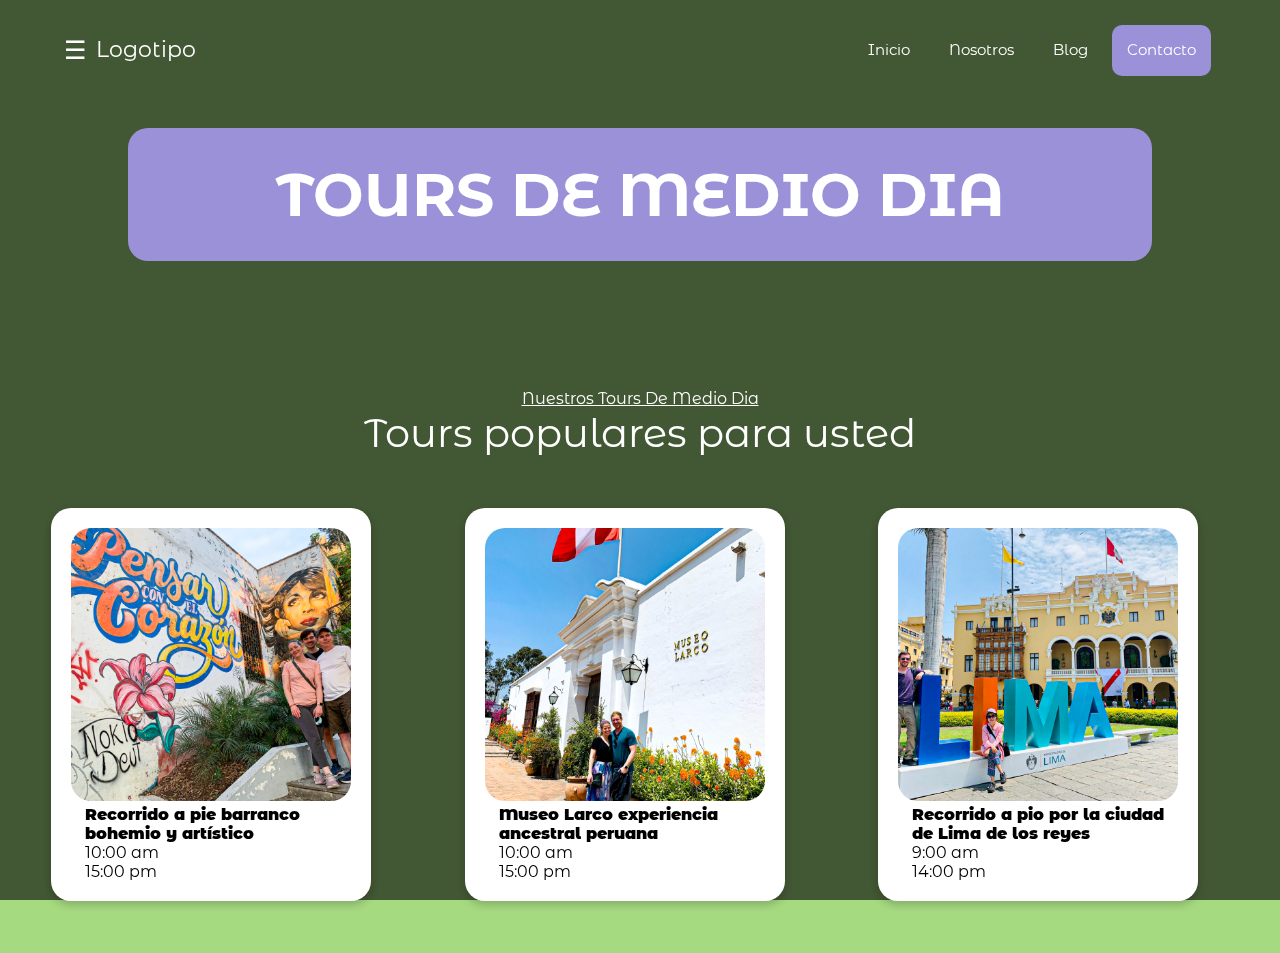
==== tours.html @ 03ecf27a "Add files via upload" ====
<!DOCTYPE html>
<html lang="es">
<head>
	<meta charset="UTF-8">
	<title>Menù Lateral con Css</title>
	<link rel="stylesheet" href="estilos2.css">
</head>
<body>
	<header class="header">
		<div class="container">
		<div class="btn-menu">
			<label for="btn-menu">☰</label>
		</div>
			<div class="logo">
				<h1>Logotipo</h1>
			</div>
			<nav class="menu">
				<a href="index.html">Inicio</a>
				<a href="#">Nosotros</a>
				<a href="#">Blog</a>
				<a class="contactanos" href="#">Contacto</a>
			</nav>
		</div>
	</header>

    <div class="medio">
        <h1>TOURS DE MEDIO DIA </h1>
    </div>

    <div class="cddd">
        <div class="lk">
            <p>Nuestros Tours De Medio Dia </p>
        </div>
        <div class="po">Tours populares para usted</div>
    </div>


    <div class="card">
        <img class="gh" src="barranco.png" alt="Avatar" style="width:100%">
        <div class="container">
          <h4><b>Recorrido a pie barranco bohemio y artístico</b></h4> 
          <p>10:00 am</p>
          <p>15:00 pm</p> 
        </div>
      </div>

      <div class="card2">
        <img class="gh" src="Museo.png" alt="Avatar" style="width:100%">
        <div class="container">
          <h4><b>Museo Larco experiencia ancestral peruana</b></h4> 
          <p>10:00 am</p>
          <p>15:00 pm</p> 
        </div>
      </div>

      <div class="card3">
        <img class="gh" src="Lima.png" alt="Avatar" style="width:100%">
        <div class="container">
          <h4><b>Recorrido a pio por la ciudad de Lima de los reyes</b></h4> 
          <p>9:00 am</p>
          <p>14:00 pm</p>  
        </div>
      </div>








	<div class="capa"></div>
<!--	--------------->
<input type="checkbox" id="btn-menu">
<div class="container-menu">
	<div class="cont-menu">
		<nav>
			<a href="#">Servicios</a>
			<a href="#">Facebook</a>
			<a href="#">Youtube</a>
			<a href="#">Instagram</a>
		</nav>
		<label for="btn-menu">✖️</label>
	</div>
</div>
</body>
</html>
---- estilos2.css ----
@import url('https://fonts.googleapis.com/css?family=Montserrat|Montserrat+Alternates|Poppins&display=swap');
	*{
		margin: 0;
		padding: 0;
		box-sizing: border-box;
		font-family: 'Montserrat Alternates', sans-serif;
	}
	body{
        background-color:#a6da81;
	}
	.capa{
		position: fixed;
		width: 100%;
		height: 100vh;
		background: rgba(0,0,0,0.6);
		z-index: -1;
		top: 0;left: 0;
	}
	/*Estilos para el encabezado*/
	.header{
		width: 100%;
		height: 100px;
		position: fixed;
		top: 0;left: 0;
	}
	.container{
		width: 90%;
		max-width: 1200px;
		margin: auto;
	}
	.container .btn-menu, .logo{
		float: left;
		line-height:100px;
	}
	.container .btn-menu label{
		color: #fff;
		font-size: 25px;
		cursor: pointer;
	}
	.logo h1{
		color: #fff;
		font-weight: 400;
		font-size: 22px;
		margin-left: 10px;
	}
	.container .menu{
		float: right;
		line-height: 100px;
	}
	.container .menu a{
		display: inline-block;
		padding: 15px;
		line-height: normal;
		text-decoration: none;
		color: #fff;
		transition: all 0.3s ease;
		border-bottom: 2px solid transparent;
		font-size: 15px;
		margin-right: 5px;
	}
	.container .menu a:hover{
		border-bottom: 2px solid #c7c7c7;
		padding-bottom: 5px;
	}
	/*Fin de Estilos para el encabezado*/

	/*Menù lateral*/
	#btn-menu{
		display: none;
	}
	.container-menu{
		position: absolute;
		background: rgba(0,0,0,0.5);
		width: 100%;
		height: 100vh;
		top: 0;left: 0;
		transition: all 500ms ease;
		opacity: 0;
		visibility: hidden;
	}
	#btn-menu:checked ~ .container-menu{
		opacity: 1;
		visibility: visible;
	}
	.cont-menu{
		width: 100%;
		max-width: 250px;
		background: #1c1c1c;
		height: 100vh;
		position: relative;
		transition: all 500ms ease;
		transform: translateX(-100%);
	}
	#btn-menu:checked ~ .container-menu .cont-menu{
		transform: translateX(0%);
	}
	.cont-menu nav{
		transform: translateY(15%);
	}
	.cont-menu nav a{
		display: block;
		text-decoration: none;
		padding: 20px;
		color: #c7c7c7;
		border-left: 5px solid transparent;
		transition: all 400ms ease;
	}
	.cont-menu nav a:hover{
		border-left: 5px solid #c7c7c7;
		background: #1f1f1f;
	}
	.cont-menu label{
		position: absolute;
		right: 5px;
		top: 10px;
		color: #fff;
		cursor: pointer;
		font-size: 18px;
	}
	.contactanos{
		background-color: #9B91D9;
		border-radius: 10px;
    }
    .medio{
        text-align: center;
        padding: 30px;
        color: white;
        background-color: #9B91D9;
        margin: 10%;
        border-radius: 20px;
        font-size: 30px;
        
    }
    .cddd{
        text-align: center;
        color: white;
        
    }
    .lk{
        text-decoration:underline;
    }
    .po{
        font-size: 40px;    
    }
    .card{
        box-shadow: 0 4px 8px 0 rgba(0,0,0,0.2);
        transition: 0.3s;
        width: 25%;
        height: 50%;
        margin: 4%;
        background-color: white;
        border-radius: 20px;padding: 20px;
        display: inline-block;
        -webkit-transition-duration: 0.03s;
		transition-duration: 0.3s;
		-webkit-transition-property: box-shadow, transform;
		transition-property: box-shadow, transform;
    }
    .card:hover {
        box-shadow: 0 8px 16px 0 rgba(0,0,0,0.2);
    }
    .card:hover, .card:focus, .card:active{
		box-shadow: 0 0 20px rgba(0, 0, 0, 0.5);
		-webkit-transform: scale(1.1);
		transform: scale(1.1);
	}
    
    .gh{
        border-radius: 20px;
    }
    .card2{
        box-shadow: 0 4px 8px 0 rgba(0,0,0,0.2);
        transition: 0.3s;
        width: 25%;
        height: 50%;
        margin: 3%;
        background-color: white;
        border-radius: 20px;padding: 20px;
        display: inline-block;
        -webkit-transition-duration: 0.03s;
		transition-duration: 0.3s;
		-webkit-transition-property: box-shadow, transform;
		transition-property: box-shadow, transform;
        
    }

.card:hover {
    box-shadow: 0 8px 16px 0 rgba(0,0,0,0.2);
}
.card2:hover, .card2:focus, .card2:active{
    box-shadow: 0 0 20px rgba(0, 0, 0, 0.5);
    -webkit-transform: scale(1.1);
    transform: scale(1.1);
}
    .card3{
        box-shadow: 0 4px 8px 0 rgba(0,0,0,0.2);
        transition: 0.3s;
        width: 25%;
        height: 50%;
        margin: 4%;
        background-color: white;
        border-radius: 20px;
        padding: 20px;
        display: inline-block;
        -webkit-transition-duration: 0.03s;
		transition-duration: 0.3s;
		-webkit-transition-property: box-shadow, transform;
		transition-property: box-shadow, transform;
    }

.card:hover {
    box-shadow: 0 8px 16px 0 rgba(0,0,0,0.2);
}
.card3:hover, .card3:focus, .card3:active{
    box-shadow: 0 0 20px rgba(0, 0, 0, 0.5);
    -webkit-transform: scale(1.1);
    transform: scale(1.1);
}
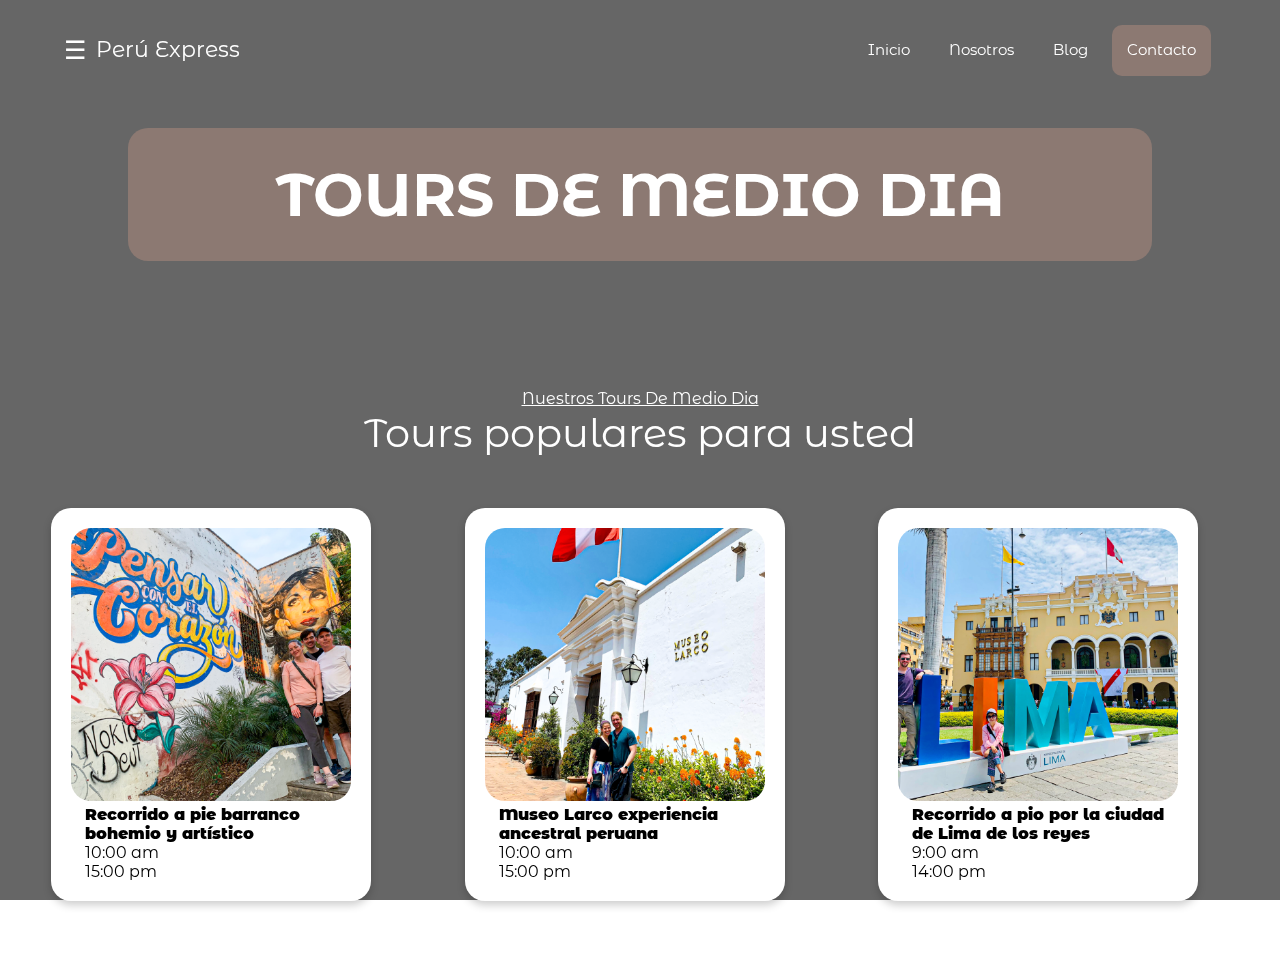
==== commit 5ed91fca: "Add files via upload" ====
--- a/tours.html
+++ b/tours.html
@@ -12,13 +12,13 @@
 			<label for="btn-menu">☰</label>
 		</div>
 			<div class="logo">
-				<h1>Logotipo</h1>
+				<h1>Perú Express</h1>
 			</div>
 			<nav class="menu">
 				<a href="index.html">Inicio</a>
 				<a href="#">Nosotros</a>
 				<a href="#">Blog</a>
-				<a class="contactanos" href="#">Contacto</a>
+				<a class="contactanos" href="contacto.html">Contacto</a>
 			</nav>
 		</div>
 	</header>
--- a/estilos2.css
+++ b/estilos2.css
@@ -6,7 +6,9 @@
 		font-family: 'Montserrat Alternates', sans-serif;
 	}
 	body{
-        background-color:#a6da81;
+        background: url(https://wallpapercave.com/wp/wp4201472.jpg);
+		background-size: 100vw 165vh;
+		background-repeat: no-repeat;
 	}
 	.capa{
 		position: fixed;
@@ -118,14 +120,14 @@
 		font-size: 18px;
 	}
 	.contactanos{
-		background-color: #9B91D9;
+		background-color: #8C7972;
 		border-radius: 10px;
     }
     .medio{
         text-align: center;
         padding: 30px;
         color: white;
-        background-color: #9B91D9;
+        background-color: #8C7972;
         margin: 10%;
         border-radius: 20px;
         font-size: 30px;
